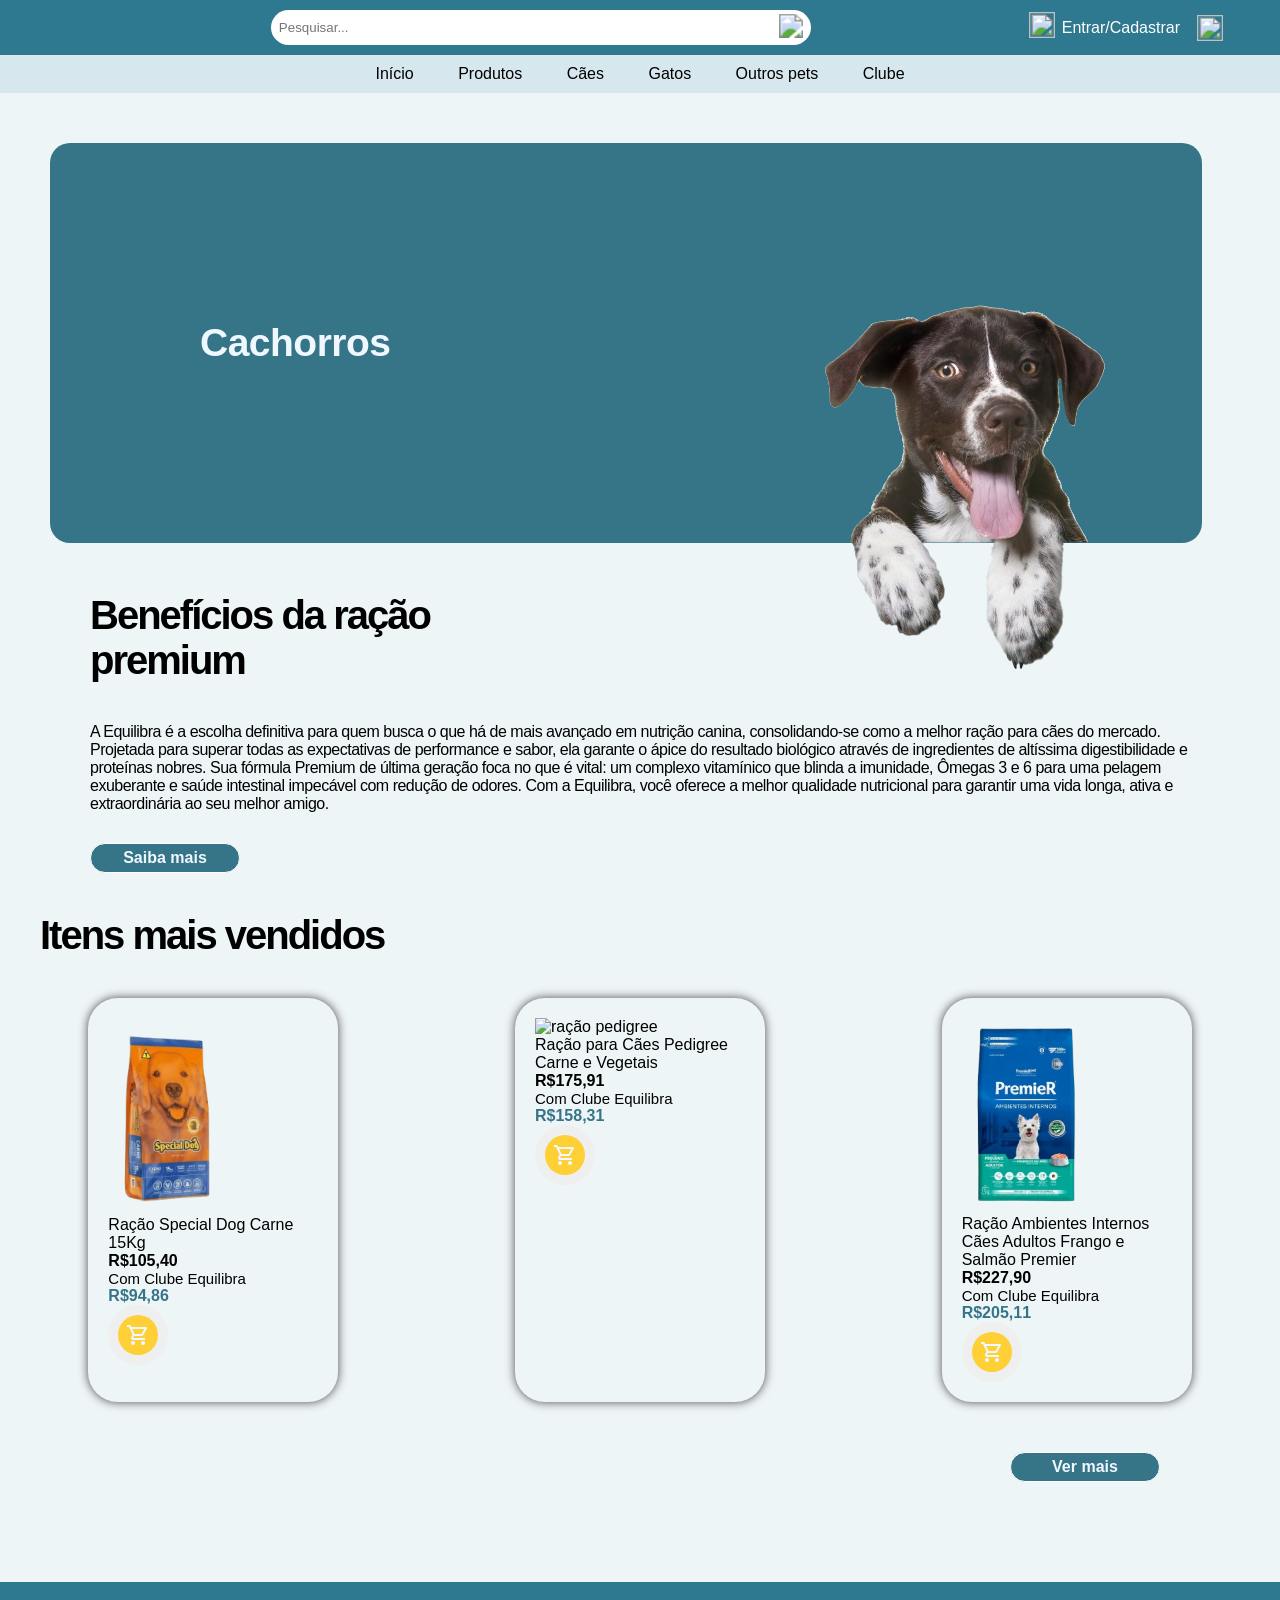
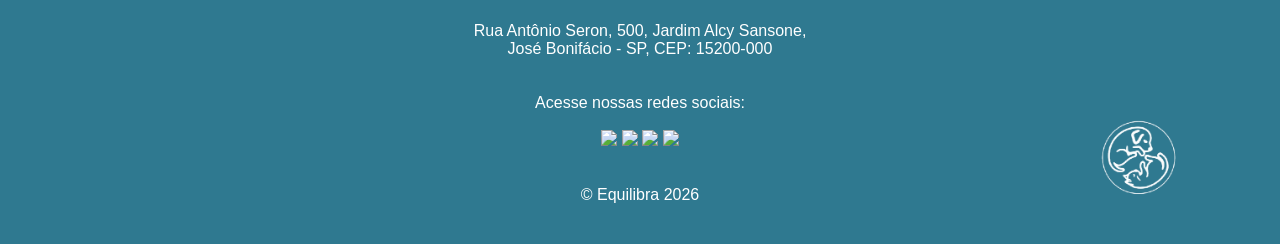
==== beneficios.html @ b9553552 "Add files via upload" ====
<!DOCTYPE html>
<html lang="pt-br">
<head>
    <meta charset="UTF-8">
    <meta name="viewport" content="width=device-width, initial-scale=1.0">
    <link rel="stylesheet" href="beneficios.css">
    <link rel="stylesheet" href="https://fonts.googleapis.com/css2?family=Material+Symbols+Outlined" />
    <link rel="shortcut icon" href="favicon.ico" type="image/x-icon">
    <title>Cachorros</title>
</head>
<header>
    <div class="logo">
            <img src="imagens2/equilibra.png" alt="">
        </div>

        <div class="busca">
            <input type="text" placeholder="Pesquisar...">
            <button><img src="imagens2/busca.png"></button>
        </div>

        <div class="icons">
            <img class="user" src="imagens2/user.png" alt="">
            <a href="">Entrar/Cadastrar</a>
            <img src="imagens2/carrinho.png" alt="">
        </div>
</header>
    <nav>
        <a class="nav1" href="index.html">Início</a>
        <a class="nav1" href="ração.html">Produtos</a>
        <a class="nav1" href="beneficios.html">Cães</a>
        <a class="nav1" href="#">Gatos</a>
        <a class="nav1" href="#">Outros pets</a>
        <a class="nav1" href="clube.html">Clube</a>
    </nav>
<body>
    <main>
        <section class="banner">
            <div class="banner-letra">
            <h1>Cachorros</h1>
            </div>
            <img src="imagens/image-removebg-preview (6).png" alt="Cachorros" class="banner-imagem">
        </section>
        <section class="beneficios">
            <h2 class="subtitulo">Benefícios da ração <br> premium</h2>
            <p class="descricao">A Equilibra é a escolha definitiva para quem busca o que há de mais avançado em nutrição canina, consolidando-se como a melhor ração para cães do mercado. Projetada para superar todas as expectativas de performance e sabor, ela garante o ápice do resultado biológico através de ingredientes de altíssima digestibilidade e proteínas nobres. Sua fórmula Premium de última geração foca no que é vital: um complexo vitamínico que blinda a imunidade, Ômegas 3 e 6 para uma pelagem exuberante e saúde intestinal impecável com redução de odores. Com a Equilibra, você oferece a melhor qualidade nutricional para garantir uma vida longa, ativa e extraordinária ao seu melhor amigo.</p>
        </section>
        <a href="#" class="botao">Saiba mais</a>
        <section>
             <h2 class="subtitulo">Itens mais vendidos</h2>
        </section>
        <section class="mais-vendidos">
            <div class="container">
            <img src="imagens/image-removebg-preview (5).png" alt="ração special dog" width="120px">
            <p>Ração Special Dog Carne 15Kg</p> 
            <p class="valor">R$105,40</p>
            <p class="clube">Com Clube Equilibra </p>
            <p class="desconto">R$94,86</p>
            <button>
            <span class="material-symbols-outlined">
            shopping_cart
            </span>
            </button>
            </div>
            <div class="container">
             <img src="JULIA/Equilibra/imagens/pedigree.png" alt="ração pedigree" width="110px"> 
             <p>Ração para Cães Pedigree Carne e Vegetais</p>
             <p class="valor">R$175,91</p>
             <p class="clube">Com Clube Equilibra</p>
             <p class="desconto">R$158,31</p>
             <button>
              <span class="material-symbols-outlined">
            shopping_cart
            </span>
            </button>
             </div>
             <div class="container">
              <img src="imagens/premier.png" alt="ração premieR" width="130px"> 
              <p>Ração Ambientes Internos Cães Adultos Frango e Salmão Premier</p>
              <p class="valor">R$227,90</p>
              <p class="clube">Com Clube Equilibra</p>
              <p class="desconto">R$205,11</p>
              <button>
              <span class="material-symbols-outlined">
            shopping_cart
            </span>
            </button>
              </div>
        </section>
        <section class="ver-mais">
              <a href="ração.html" class="botao2">Ver mais</a>
        </section>
    </main>
    <footer>
        <p>Rua Antônio Seron, 500, Jardim Alcy Sansone, <br> José Bonifácio - SP, CEP: 15200-000</p>
        <br>
        <br>
        <p>Acesse nossas redes sociais:</p>
        <br>
        <img class="apps" src="imagens2/whats.png">
        <img class="apps"  src="imagens2/insta.png">
        <img class="tiktok" src="imagens2/tiktok.png">
        <img class="apps" src="imagens2/x.png" >
        <br>
        <br>
        <br>
        <p>© Equilibra 2026</p>
        <img class="logorodape" src="imagens/equilibra2.png" alt="">
    </footer>
   
</body>
</html>
---- beneficios.css ----
*{
    margin: 0;
    padding: 0;
    box-sizing: border-box;
      font-family: 'Poppins', sans-serif;
}
body{
  
    background-color: #eef5f7;
}
.banner{
    background-color: #367588;
    width: 90%;
    height: 400px;
    margin: 50px;
    border-radius: 20px;
    position: relative;
    display: flex;
    align-items: center;
    padding: 150px;
    font-size: 26px;
    color: aliceblue;
    letter-spacing: -0.5px;
}
.banner-imagem{
    display: flex;
    position: absolute;
   right: 5px;
   bottom: -142px
}
.beneficios{
    margin: 50px;
}
.subtitulo{
    font-size: 40px;
    margin: 40px;
    letter-spacing: -2px;
}
.descricao{
    font-size: 16px;
    margin: 40px;
    font-weight: 300;
    letter-spacing: -0.5px;
}
.botao{
    text-decoration: none;
    font-weight: bold;
    color: aliceblue;
    background-color: #367588;
    padding: 5px;
    border: 1px solid #ffffff;
    border-radius: 30px;
    display: flex;
    justify-content: center;
    width: 150px;
    margin-left: 90px;
    margin-top: -20px;
}
.botao:hover{
    background-color: #FFD036
}
.mais-vendidos{
    display: flex;
    justify-content: space-around;
}
.container{
    position: relative;
    border: none;
    border-radius: 30px;
    padding: 20px;
    width: 250px;
    box-shadow: 0px 0px 8px 1px #423b3cc5;
}
.valor{
    font-weight: bolder;
}
.desconto{
    color: #367588;
    font-weight: bolder;
}
.clube{
    font-size: 15px;
}
.material-symbols-outlined{
    background-color: #FFD036;
    padding: 8px;
    border-radius: 30px;
    color:aliceblue;
}
button{
    border: none;
    border-radius: 30px;
    padding: 10px;
}
.material-symbols-outlined:hover{
    background-color: #c39e24;
    color:aliceblue;
}
.ver-mais{
    display: flex;
    justify-content: flex-end;
    margin-top: 70px;
    margin-right: 120px;
}
.botao2{
    text-decoration: none;
    font-weight: bold;
    color: aliceblue;
    background-color: #367588;
    padding: 5px;
    border: 1px solid #ffffff;
    border-radius: 15px;
    display: flex;
    justify-content: center;
    width: 150px;
    margin-left: 90px;
    margin-top: -20px;
}
.botao2:hover{
    background-color: #FFD036
}




header{
    background:#2f7990;
    display:flex;
    justify-content:space-between;
    align-items:center;
    padding: 10px 60px;
}

.logo img{
    height: 70px;
    width: auto;
    transform: scale(2.3);
}

.busca{
    display:flex;
}

.busca input{
    width: 500px;
    padding:8px;
    border:none;
    border-radius:20px 0 0 20px;
}

.busca button{
    padding:8px 12px;
    border:none;
    border-radius:0 20px 20px 0;
    cursor:pointer;
    background-color: #ffffff;
}

.busca img{
    height: 12px;
    width: auto;
    transform: scale(1.5);
}

.icons{
    display:flex;
    align-items:center;
    gap: 20px;
}

.icons img{
    transform: scale(1.3);
    width:20px;
    height:20px;
}

.icons a{
    color:white;
    text-decoration:none;
    transform: scale(0.3s);
}


.user{
   position: relative;
   left: 10px;
   bottom: 3px;
}

nav{
    background:#d6e8ed;
    text-align:center;
    padding:10px;
}

nav a{
    text-decoration:none;
    color:#000000;
    margin:0 20px;
    transition: 0.3s;
}

nav a:hover{
    color: #FFD036;}


    .user{
   position: relative;
   left: 10px;
   bottom: 3px;
}

.tiktok{
    width: 25px;
}

footer{
    background:#2f7990;
    color:white;
    text-align:center;
    padding: 40px;
    position: relative;
    margin-top: 100px;
}
.logorodape{
   position:absolute;
    bottom: 10px;
    right: 1px;
    width: 280px;
 }

.apps{
    width: 30px;
 }
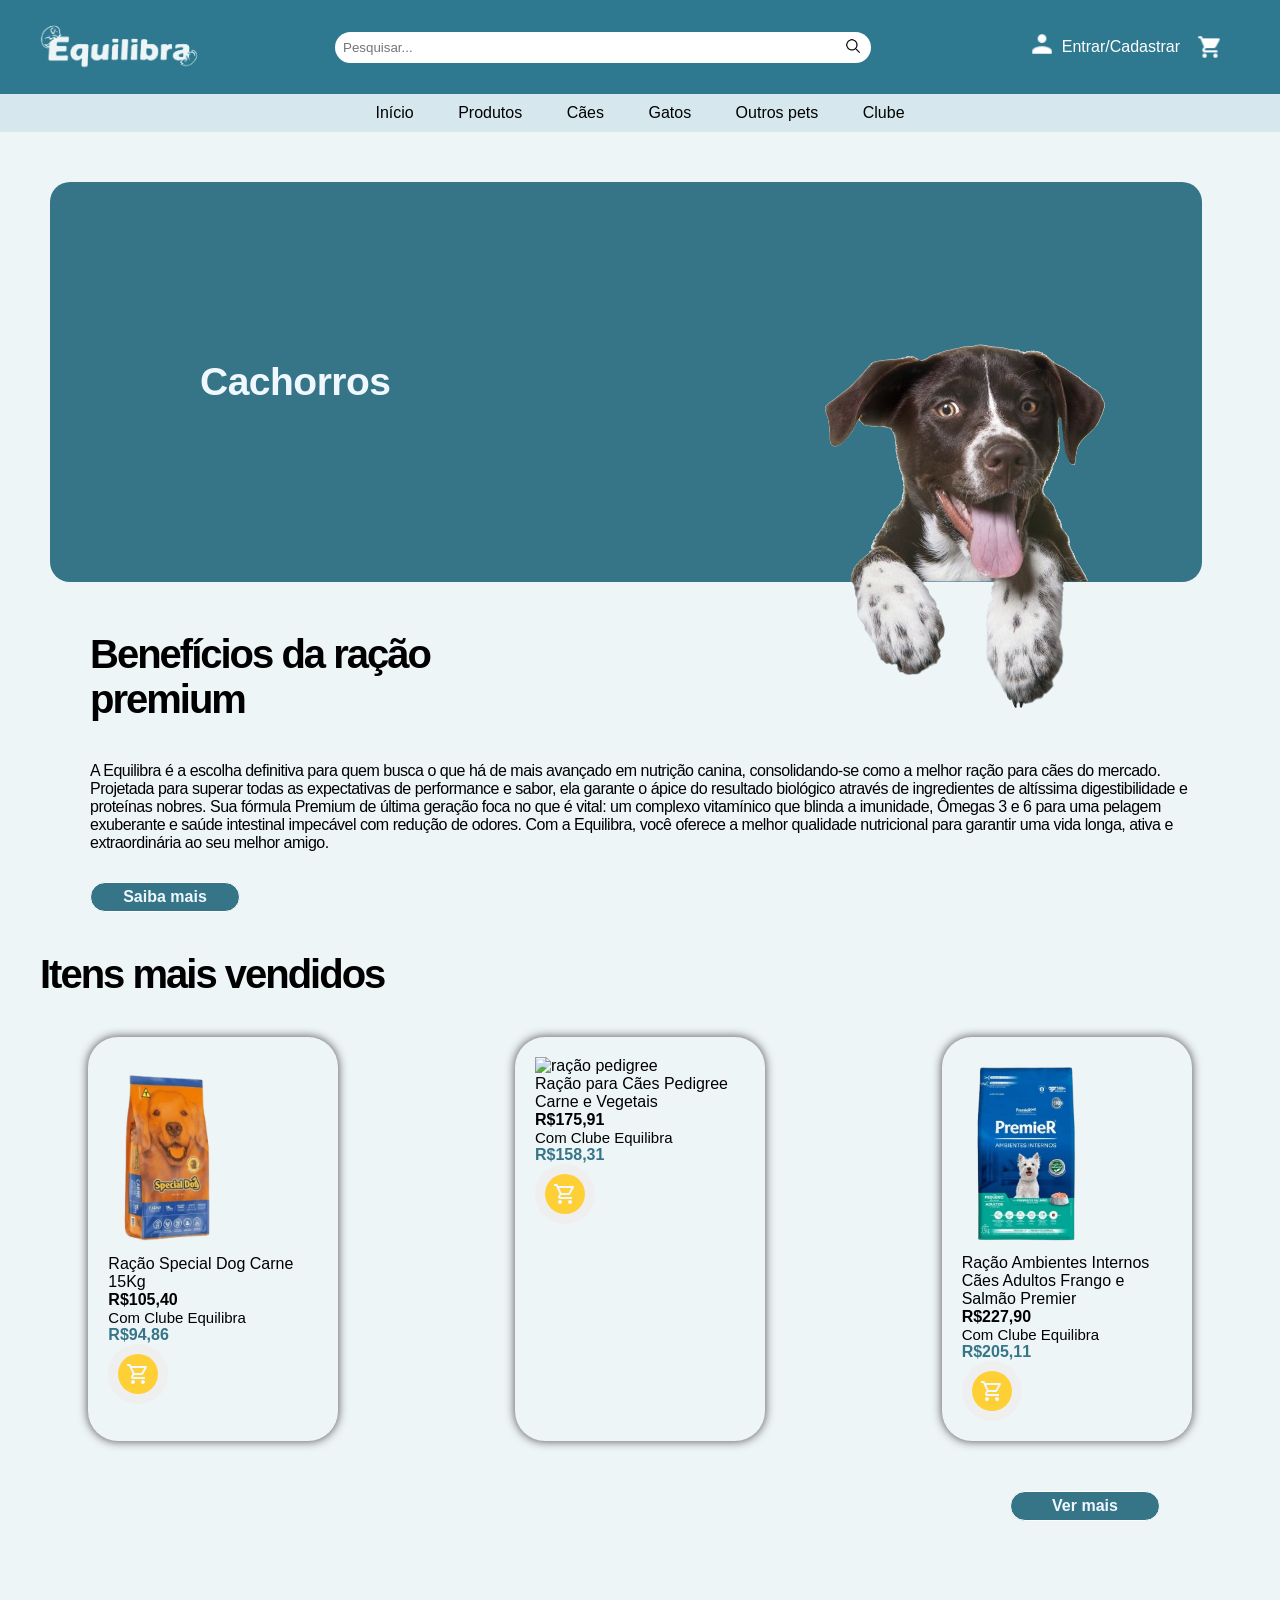
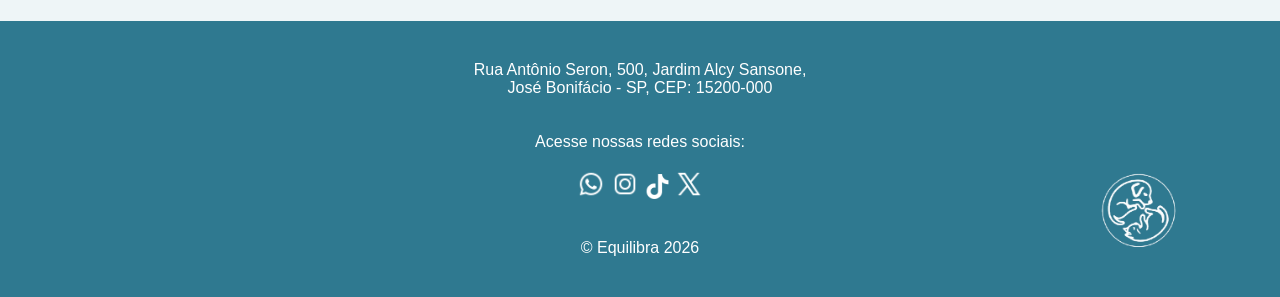
==== commit 84713327: "Update beneficios.html" ====
--- a/beneficios.html
+++ b/beneficios.html
@@ -62,7 +62,7 @@
             </button>
             </div>
             <div class="container">
-             <img src="JULIA/Equilibra/imagens/pedigree.png" alt="ração pedigree" width="110px"> 
+             <img src="imagens2/Equilibra/imagens/pedigree.png" alt="ração pedigree" width="110px"> 
              <p>Ração para Cães Pedigree Carne e Vegetais</p>
              <p class="valor">R$175,91</p>
              <p class="clube">Com Clube Equilibra</p>
@@ -108,4 +108,4 @@
     </footer>
    
 </body>
-</html>+</html>
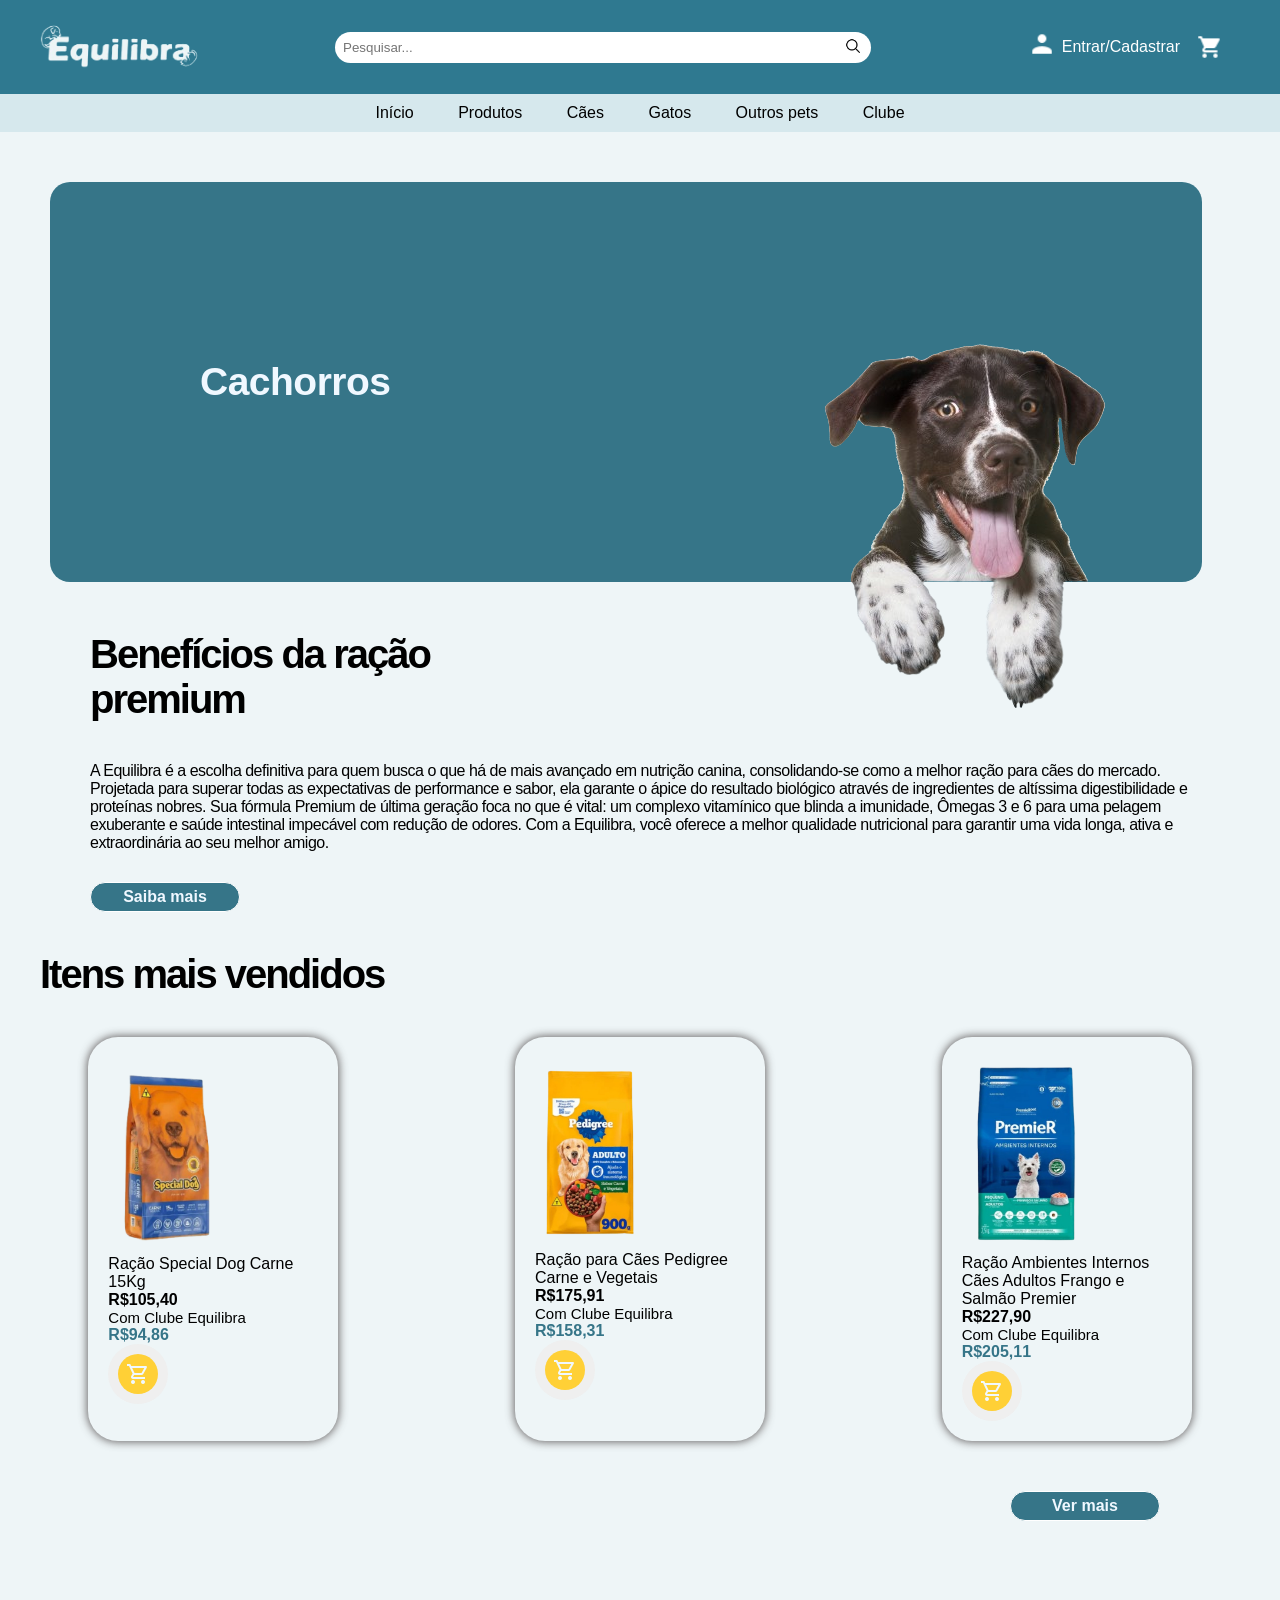
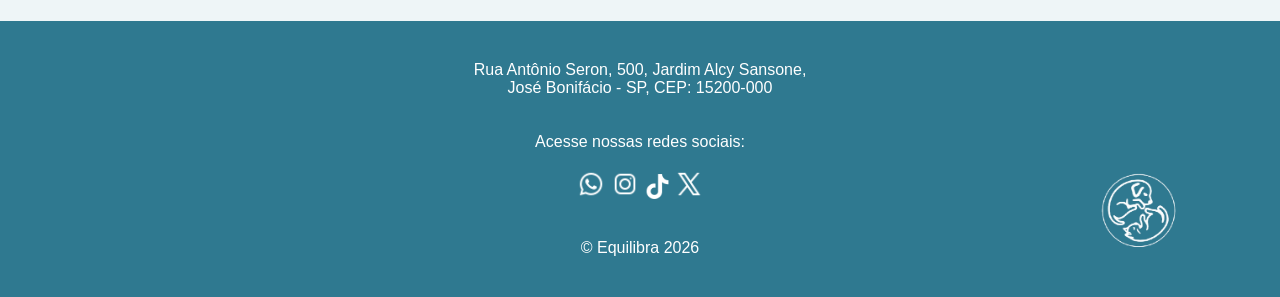
==== commit 2d36a4c0: "Fix HTML formatting and structure in beneficios.html" ====
--- a/beneficios.html
+++ b/beneficios.html
@@ -62,7 +62,7 @@
             </button>
             </div>
             <div class="container">
-             <img src="imagens2/Equilibra/imagens/pedigree.png" alt="ração pedigree" width="110px"> 
+             <img src="imagens2/pedigree.png" alt="ração pedigree" width="110px"> 
              <p>Ração para Cães Pedigree Carne e Vegetais</p>
              <p class="valor">R$175,91</p>
              <p class="clube">Com Clube Equilibra</p>
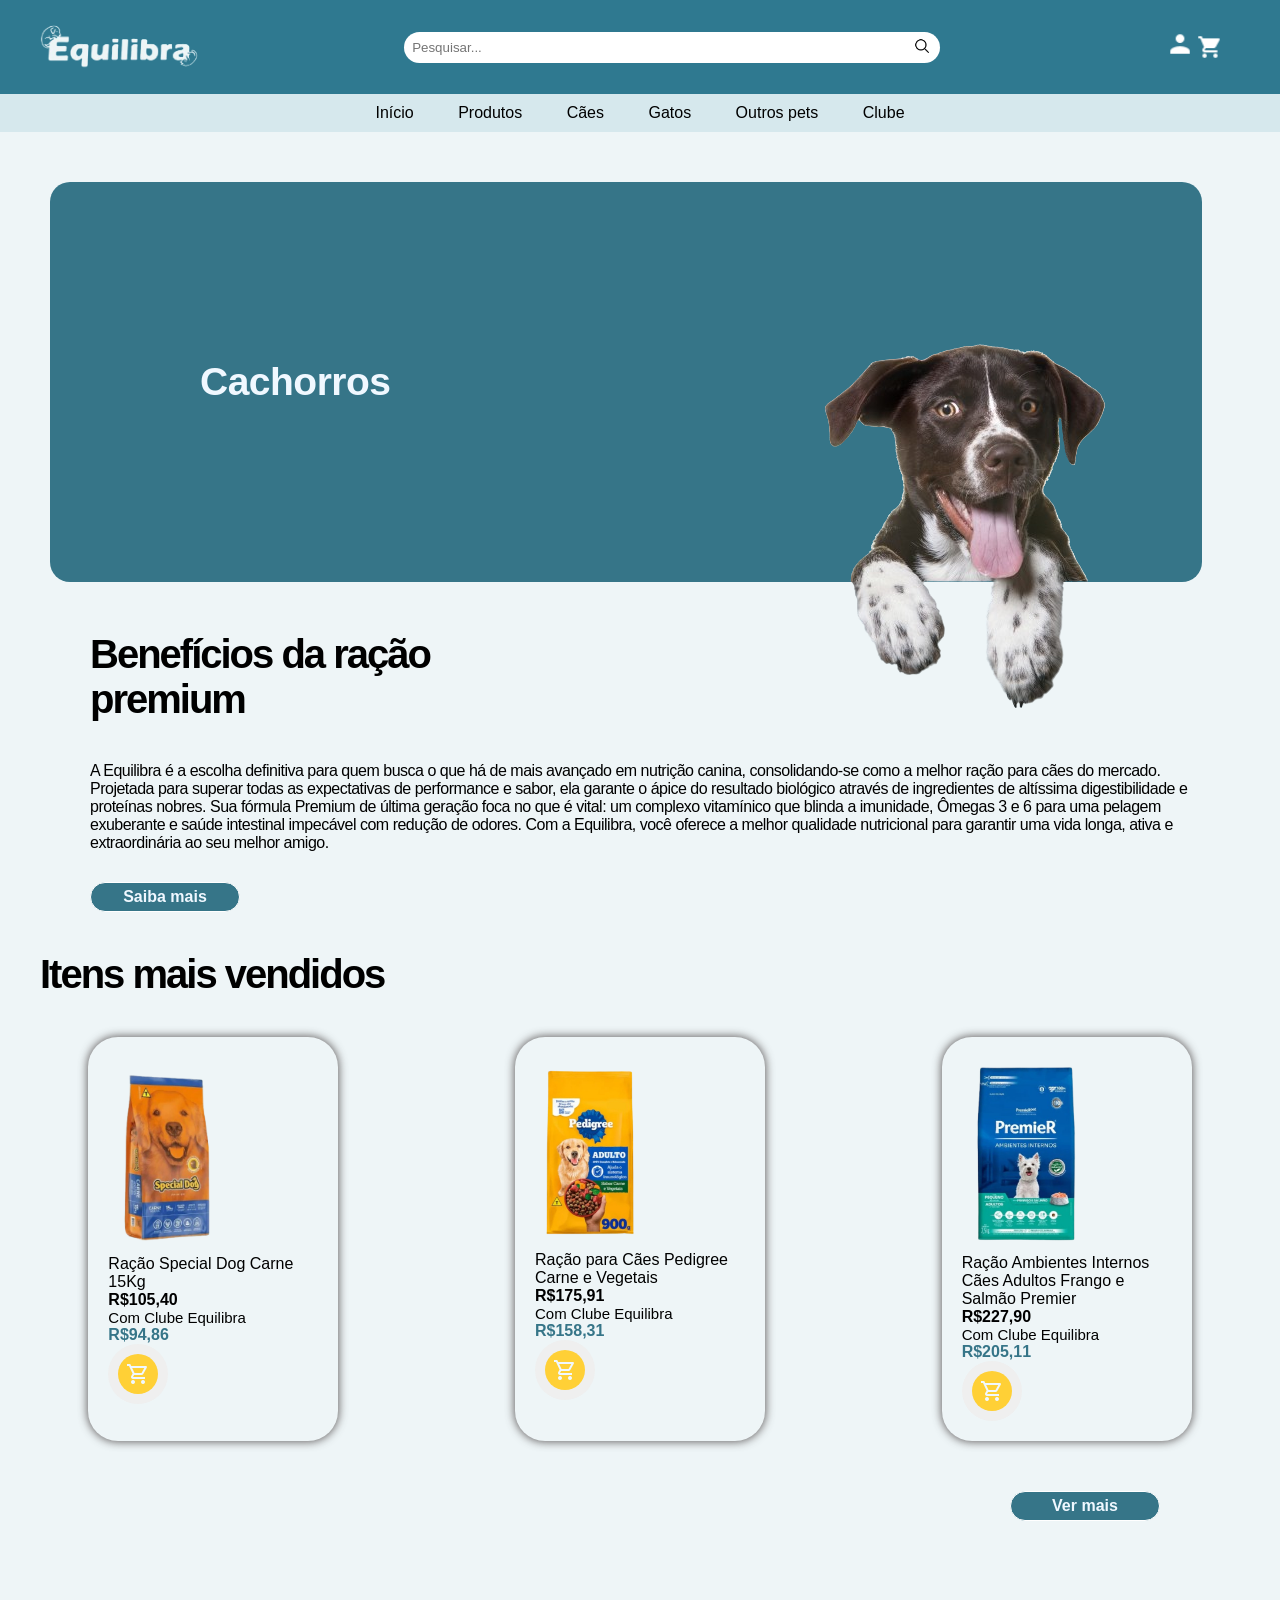
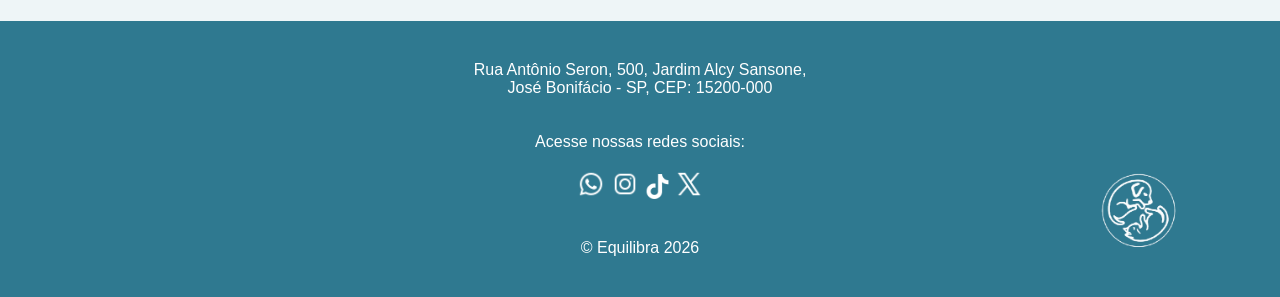
==== commit 2b6245b3: "Update beneficios.html" ====
--- a/beneficios.html
+++ b/beneficios.html
@@ -20,7 +20,7 @@
 
         <div class="icons">
             <img class="user" src="imagens2/user.png" alt="">
-            <a href="">Entrar/Cadastrar</a>
+     
             <img src="imagens2/carrinho.png" alt="">
         </div>
 </header>
